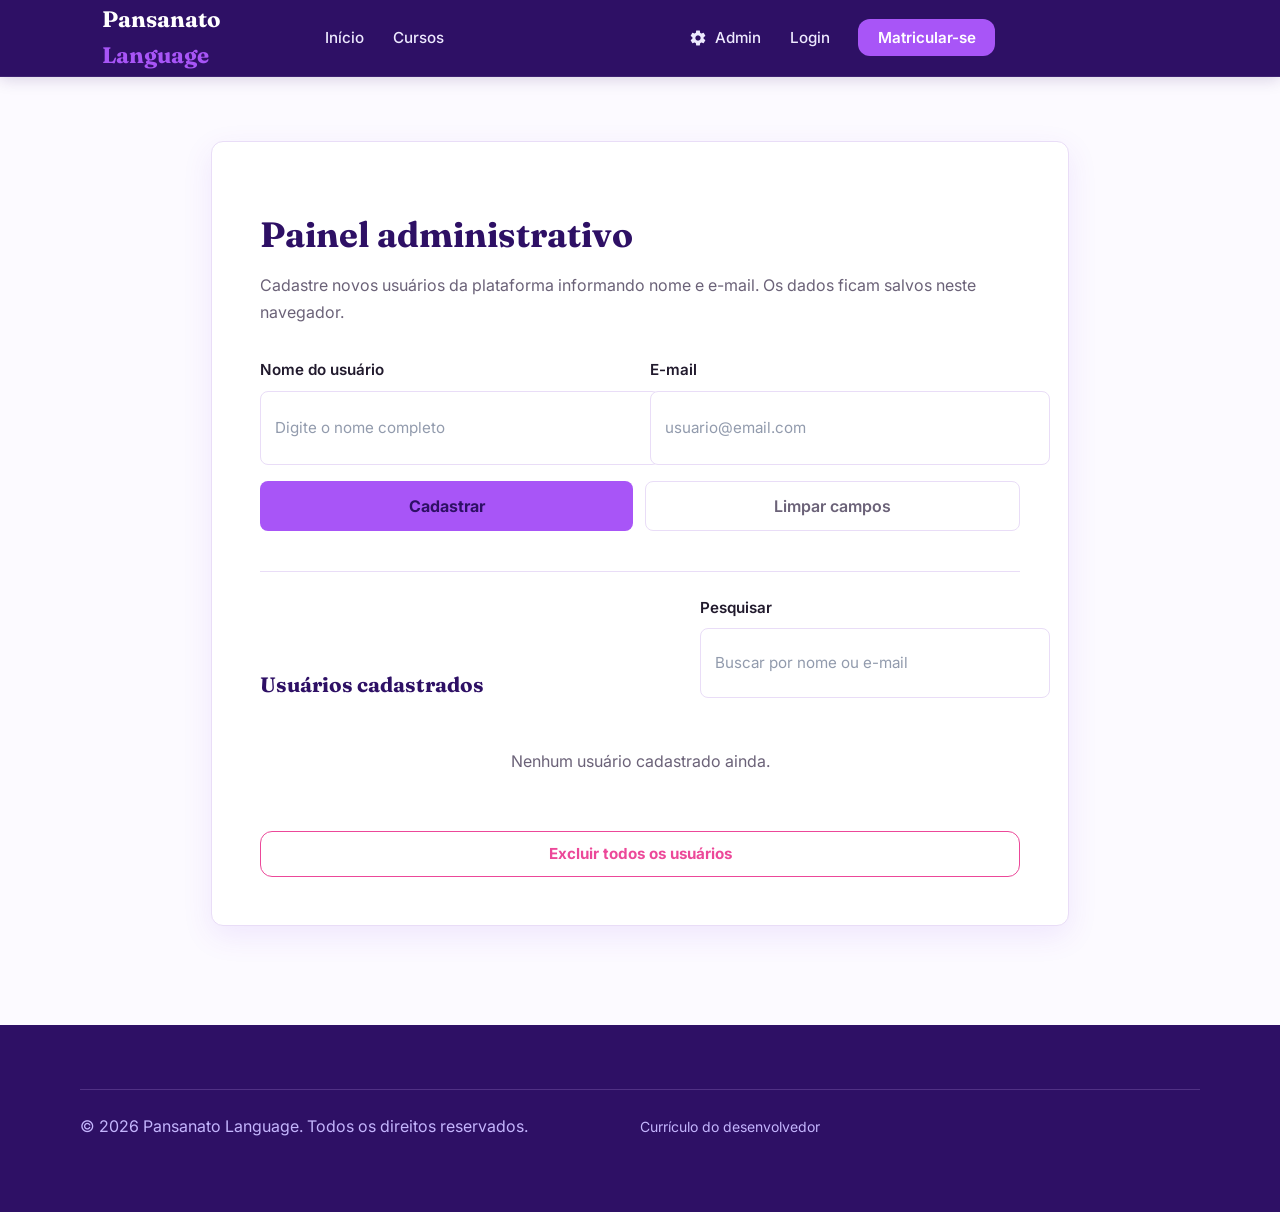
==== html/admin.html @ 9386525e "js e html da pagina de admin" ====
<!DOCTYPE html>
<html lang="pt-BR">
<head>
  <meta charset="UTF-8" />
  <meta name="viewport" content="width=device-width, initial-scale=1.0" />
  <title>Painel Admin | Pansanato Language</title>
  <link rel="stylesheet" href="../css/style.css" />
</head>

<body>
  <header class="cabecalho">
    <nav class="nav container" aria-label="Navegação principal">
      <a href="../index.html" class="marca">
        Pansanato <span>Language</span>
      </a>

      <button
        id="botaoMenu"
        class="menu-toggle"
        aria-label="Abrir menu de navegação"
        aria-controls="menuNavegacao"
      >
        <span class="material-icons" aria-hidden="true">
          menu
        </span>
      </button>

      <ul class="menu" id="menuNavegacao">
        <li>
          <a href="../index.html#inicio">Início</a>
        </li>
        <li>
          <a href="../index.html#cursos">Cursos</a>
        </li>
        <li>
          <a href="admin.html">
            <span class="material-icons icone-menu" aria-hidden="true">
              admin_panel_settings
            </span>
            Admin
          </a>
        </li>
        <li>
          <a href="login.html">Login</a>
        </li>
        <li>
          <a href="cadastro.html" class="botao-cta">
            Matricular-se
          </a>
        </li>
      </ul>
    </nav>
  </header>

  <main class="pagina-formulario">
    <div class="container">
      <div class="cartao-formulario">
        <h1>Painel administrativo</h1>
        <p>
          Cadastre novos usuários da plataforma informando
          nome e e-mail. Os dados ficam salvos neste navegador.
        </p>
        <form id="formularioUsuario">
          <div class="linha-dois-campos">
            <div class="campo">
              <label for="campoNome">Nome do usuário</label>
              <input
                type="text"
                id="campoNome"
                name="nome"
                placeholder="Digite o nome completo"
                required
              />
            </div>
            <div class="campo">
              <label for="campoEmail">E-mail</label>
              <input
                type="email"
                id="campoEmail"
                name="email"
                placeholder="usuario@email.com"
                required
              />
            </div>
          </div>
          <div class="linha-botoes-form">
            <button type="submit" class="botao-form">
              Cadastrar
            </button>
            <button
              type="button"
              id="botaoLimpar"
              class="botao-limpar-form"
            >
              Limpar campos
            </button>
          </div>
        </form>
        <hr class="divisor-admin" />
        <div class="cabecalho-lista-usuarios">
          <h2>Usuários cadastrados</h2>
          <div class="campo campo-pesquisa">
            <label for="campoPesquisa">Pesquisar</label>
            <input
              type="text"
              id="campoPesquisa"
              placeholder="Buscar por nome ou e-mail"
            />
          </div>
        </div>
        <ul id="lista-usuarios" class="lista-usuarios"></ul>
        <button
          type="button"
          id="botaoExcluirTodos"
          class="botao-excluir-todos"
        >
          Excluir todos os usuários
        </button>
      </div>
    </div>
  </main>

  <footer class="rodape">
    <div class="container rodape-baixo">
      <span>
        &copy; 2026 Pansanato Language.
        Todos os direitos reservados.
      </span>
      <a
        href="https://exemplo.com/curriculo.pdf"
        target="_blank"
        rel="noopener"
      >
        Currículo do desenvolvedor
      </a>
    </div>
  </footer>
  <script src="../js/script.js"></script>
  <script src="../js/admin.js"></script>

</body>
</html>
---- css/style.css ----
@import url('https://fonts.googleapis.com/css2?family=Fraunces:wght@500;600;700&family=Inter:wght@400;500;600&display=swap');
@import url('https://fonts.googleapis.com/icon?family=Material+Icons');

:root {
  --roxo-principal: #7C3AED;
  --roxo-neon: #A855F7;
  --roxo-vibrante: #9333EA;
  --roxo-escuro: #2E1065;
  --roxo-profundo: #1E103F;
  --lavanda: #F3E8FF;
  --lavanda-clara: #FAF5FF;
  --branco: #FFFFFF;
  --preto-suave: #171321;
  --fundo: #FCFAFF;
  --fundo-alt: #FFFFFF;
  --texto: #211A2D;
  --texto-suave: #6B6278;
  --borda: #E9DDF7;
  --azul-marinho: var(--roxo-escuro);
  --azul-marinho-claro: var(--roxo-principal);
  --dourado: var(--roxo-neon);
  --coral: #EC4899;
  --verde-agua: #C084FC;
  --primaria: var(--roxo-principal);
  --destaque: var(--roxo-neon);
  --fonte-titulo: "Fraunces", Georgia, serif;
  --fonte-texto: "Inter", Arial, sans-serif;
  --raio: 12px;
  --sombra:
    0 10px 30px rgba(124, 58, 237, 0.10);
  --sombra-forte:
    0 12px 35px rgba(124, 58, 237, 0.18);
}

html {
  scroll-behavior: smooth;
  width: 100%;
  min-height: 100%;
  margin: 0 !important;
  padding: 0 !important;
}

body {
  font-family: var(--fonte-texto);
  color: var(--texto);
  background: var(--fundo);
  line-height: 1.6;
  width: 100%;
  min-height: 100vh;
  margin: 0 !important;
  padding: 0 !important;
  overflow-x: hidden;
}

.cabecalho,
.hero,
.faixa,
.secao,
.chamada-final,
footer {
    width: 100%;
    margin-left: 0;
    margin-right: 0;
}

img {
  display: block;
  max-width: 100%;
}

a {
  color: inherit;
  text-decoration: none;
}

ul {
  list-style: none;
}

button,
a {
  -webkit-tap-highlight-color: transparent;
}

.container {
  width: min(1120px, 92%);
  margin: 0 auto;
}

h1,
h2,
h3 {
  font-family: var(--fonte-titulo);
  color: var(--roxo-escuro);
  line-height: 1.2;
}

h2 {
  font-size: clamp(1.7rem, 2.5vw, 2.3rem);
  margin-bottom: 0.6rem;
}

h3 {
  font-size: 1.25rem;
}

.material-icons {
  user-select: none;
}

.secao {
  padding: 4.5rem 0;
}

.secao-titulo {
  max-width: 640px;
  margin: 0 auto 3rem;
  text-align: center;
}

.secao-titulo p {
  color: var(--texto-suave);
  margin-top: 0.6rem;
}

.cabecalho {
    height: var(--altura-header);
    background: var(--roxo-escuro);
    box-shadow: 0 2px 15px rgba(46, 16, 101, 0.18);
    border-bottom: 1px solid rgba(255, 255, 255, 0.08);
    display: flex;
    align-items: center;
}

.nav {
  display: flex;
  align-items: center;
  justify-content: space-between;
  padding: 1rem 0;
}

.marca {
  font-family: var(--fonte-titulo);
  font-size: 1.4rem;
  font-weight: 700;
  color: var(--branco);
}

.marca span {
  color: var(--roxo-neon);
}

.menu {
  display: flex;
  align-items: center;
  gap: 1.8rem;
}

.menu a {
  color: #EDE9FE;
  font-size: 0.95rem;
  font-weight: 500;
  transition: color 0.2s ease;
}

.menu a:hover,
.menu a:focus-visible {
  color: var(--roxo-neon);
}

.menu .icone-menu {
  margin-right: 4px;
  color: currentColor;
  font-size: 18px;
  vertical-align: -4px;
}

.botao-cta {
  padding: 0.55rem 1.2rem;
  border-radius: var(--raio);
  background: var(--roxo-neon);
  color: var(--branco) !important;
  font-weight: 600 !important;
}

.botao-cta:hover {
  background: var(--roxo-principal);
}

.menu-toggle {
  display: none;
  border: none;
  background: none;
  color: #fff;
  font-size: 1.6rem;
  cursor: pointer;
}

.botao-primario {
  display: inline-block;
  padding: 0.85rem 1.6rem;
  border: none;
  border-radius: var(--raio);
  background: var(--roxo-neon);
  color: var(--branco);
  box-shadow: 0 5px 20px rgba(168, 85, 247, 0.25);
  font-size: 1rem;
  font-weight: 700;
  cursor: pointer;
  transition: background 0.2s ease, transform 0.2s ease;
}

.botao-primario:hover {
  background: var(--roxo-vibrante);
  box-shadow: 0 8px 25px rgba(168, 85, 247, 0.35);
}

.botao-secundario {
  padding: 0.6rem 1.1rem;
  border-radius: var(--raio);
  background: var(--azul-marinho);
  color: #fff;
  font-size: 0.9rem;
  font-weight: 600;
  transition: background 0.2s ease;
}

.botao-secundario:hover {
  background: var(--azul-marinho-claro);
}

.hero {
    position: relative;
    overflow: visible;
    height: calc(100vh - var(--altura-header) - var(--altura-faixa));
    min-height: 560px;
    background: var(--azul-marinho);
    display: flex;
    align-items: center;

     background: linear-gradient(
      135deg,
      var(--roxo-profundo) 0%,
      var(--roxo-escuro) 48%,
      var(--roxo-principal) 100%
  );

  color: var(--branco);
}

.hero .container {
    width: min(1120px, 92%);
    height: 100%;

    display: grid;
    grid-template-columns: 1fr 1fr;
    align-items: center;
    gap: 40px;
}

.hero-texto {
    display: flex;
    flex-direction: column;
    justify-content: center;
    align-items: flex-start;

    padding: 0;
    margin: 0;
}

.hero h1 {
    margin-bottom: 1rem;
    color: #fff;
    font-size: clamp(2rem, 4vw, 2.9rem);
    line-height: 1.2;
}

.hero h1 em {
    color: var(--roxo-neon);
    font-style: normal;
}

.hero p {
    max-width: 46ch;
    margin-bottom: 1.6rem;
    color: #E9D5FF;
    font-size: 1.05rem;
}

.hero-nota {
    margin-top: 0.9rem;
    margin-bottom: 0 !important;
    color: #D8B4FE; !important;
    font-size: 0.85rem !important;
}

.hero-imagem {
    height: auto;
    min-width: 0;
    display: flex;
    align-items: flex-end;
    justify-content: center;
    align-self: stretch;
}

.hero-imagem img {
    display: block;
    width: 100%;
    max-width: 740px;
    max-height: none;
    height: auto;
    object-fit: contain;
    margin: 0 auto;
}

.hero-imagem img:hover{
  transform: scale(1.01);
  filter: brightness(1.05);
}

.faixa {
    height: var(--altura-faixa);
    background: var(--fundo-alt);
    border-bottom-color: var(--borda);
    display: flex;
    align-items: center;
}


.faixa .container {
    width: 100%;
    height: 100%;
    display: grid;
    grid-template-columns: repeat(3, 1fr);
    align-items: center;
    justify-items: center;
}

.faixa-item {
  flex: 1;
  min-width: 150px;
}

.faixa-num {
  font-family: var(--fonte-titulo);
  color: var(--roxo-principal);
  font-size: 1.6rem;
  font-weight: 700;
}

.faixa-rotulo {
  color: var(--texto-suave);
  font-size: 0.85rem;
}

.grade-diferenciais {
  display: grid;
  grid-template-columns: repeat(auto-fit, minmax(230px, 1fr));
  gap: 1.6rem;
}

.cartao-diferencial {
  display: flex;
  flex-direction: column;
  align-items: center;
  padding: 1.8rem;
  border: 1px solid var(--borda);
  border-radius: var(--raio);
  background: var(--fundo-alt);
  border-color: var(--borda);
  box-shadow: var(--sombra);
  transition: transform 0.2s ease, box-shadow 0.2s ease;
}

.cartao-diferencial h3{
  min-height: 2.5em;
  margin: 0;
  line-height: 1.25;
  display: flex;
  align-items: flex-start;
  justify-content: center;
  text-align: center;
}

.cartao-diferencial:hover, .cartao-curso:hover {
  transform: translateY(-4px);
  box-shadow: var(--sombra-forte);
}

.icone-caixa {
  display: flex;
  align-items: center;
  justify-content: center;
  width: 48px;
  height: 48px;
  margin-bottom: 1rem;
  border-radius: 50%;
  background: var(--lavanda);
}

.icone-caixa .material-icons {
  color: var(--roxo-principal);
  font-size: 22px;
}

.cartao-diferencial p, .cartao-curso-corpo {
  margin-top: 0.4rem;
  color: var(--texto-suave);
  font-size: 0.95rem;
}

.grade-cursos {
  display: grid;
  grid-template-columns: repeat(auto-fit, minmax(280px, 1fr));
  gap: 1.8rem;
}

.cartao-curso {
  display: flex;
  flex-direction: column;
  overflow: hidden;
  border-radius: var(--raio);
  background: var(--fundo-alt);
  box-shadow: var(--sombra);
  transition: transform 0.2s ease, box-shadow 0.2s ease;
}

.cartao-curso:hover {
  transform: translateY(-4px);
  box-shadow: 0 15px 35px rgba(27, 42, 74, 0.13);
}

.cartao-curso img {
  width: 100%;
  height: 170px;
  object-fit: cover;
}

.cartao-curso-corpo {
  display: flex;
  flex: 1;
  flex-direction: column;
  padding: 1.4rem 1.4rem 1.6rem;
}

.cartao-curso-corpo p {
  flex: 1;
  margin: 0.5rem 0 1rem;
  color: var(--texto-suave);
  font-size: 0.92rem;
}

.preco {
  font-family: var(--fonte-titulo);
  color: var(--roxo-principal);
  font-size: 1.5rem;
  font-weight: 700;
}

.preco span {
  color: var(--texto-suave);
  font-family: var(--fonte-texto);
  font-size: 0.85rem;
  font-weight: 400;
}

.linha-curso {
  display: flex;
  align-items: center;
  justify-content: space-between;
  gap: 1rem;
  margin-top: 1rem;
}

.chamada-final {
  padding: 5rem 0;
  background: var(--azul-marinho);
  color: #fff;
  text-align: center;
  background: linear-gradient(
    135deg,
    var(--roxo-escuro),
    var(--roxo-principal)
  );
}

.chamada-final .container {
  display: flex;
  flex-direction: column;
  align-items: center;
  max-width: 800px;
}

.chamada-final h2 {
  max-width: 650px;
  margin-bottom: 1.25rem;
  color: #fff;
  font-size: clamp(2rem, 4vw, 3rem);
  line-height: 1.2;
}

.chamada-final p {
  max-width: 600px;
  margin-bottom: 2rem;
  color: #E9D5FF;
  font-size: 1.05rem;
  line-height: 1.7;
}

.chamada-final .botao-primario {
  background: var(--branco);
  color: var(--roxo-principal);
  box-shadow: none;
}

.chamada-final .botao-primario:hover {
  background: var(--lavanda);
  color: var(--roxo-escuro);
}

footer {
  padding: 4rem 0 1.5rem;
  background: var(--roxo-profundo);
  color: var(--branco);
}

footer > .container:first-child {
  display: grid;
  grid-template-columns: 2fr 1fr 1fr;
  gap: 3rem;
  padding-bottom: 3rem;
}

.rodape-marca {
  display: inline-block;
  margin-bottom: 1rem;
  color: var(--branco);
  font-family: var(--fonte-titulo);
  font-size: 1.5rem;
  font-weight: 700;
}

.rodape-marca span {
  color: var(--roxo-neon);
}

.rodape-sobre, rodape-descricao {
  max-width: 320px;
  color: #D8B4FE;
  font-size: 0.95rem;
  line-height: 1.7;
}

footer h4 {
  margin-bottom: 1.25rem;
  color: #fff;
  font-size: 1rem;
  font-weight: 700;
}

footer ul {
  display: flex;
  flex-direction: column;
  gap: 0.75rem;
}

footer ul a {
  color: rgba(255, 255, 255, 0.7);
  font-size: 0.9rem;
  transition: color 0.2s ease;
}

footer ul a:hover {
  color: var(--dourado);
}

.rodape {
    background: var(--azul-marinho);
    color: #ffffff;
    padding: 64px 0 24px;
}

.rodape-conteudo {
    display: grid;
    grid-template-columns: 2fr 1fr 1fr;
    gap: 64px;
    align-items: start;
    padding-bottom: 48px;
}

.rodape-marca h3 {
    margin-bottom: 20px;
    color: #ffffff;
    font-family: "Fraunces", serif;
    font-size: 1.5rem;
}

.rodape-marca p {
    max-width: 330px;
    margin-bottom: 24px;
    color: #c5ccdc;
    line-height: 1.7;
}

.rodape-social {
    display: flex;
    align-items: center;
    gap: 12px;
}

.rodape-social a {
    display: flex;
    align-items: center;
    justify-content: center;
    width: 38px;
    height: 38px;
    border: 1px solid #526079;
    border-radius: 50%;
    color: #ffffff;
    border-color: rgba(216, 180, 254, 0.4);
    transition: background-color 0.2s ease,
                border-color 0.2s ease;
}

.rodape-social a:hover {
    background: var(--dourado);
    border-color: var(--dourado);
    color: var(--azul-marinho);
}

.rodape-links {
    display: flex;
    flex-direction: column;
    align-items: flex-start;
    gap: 14px;
}

.rodape-links h4 {
    margin-bottom: 8px;
    color: #ffffff;
    font-size: 1rem;
}

.rodape-links a {
    color: #D8B4FE;
    text-decoration: none;
    transition: color 0.2s ease;
}

.rodape-links a:hover {
    color: var(--roxo-neon);
}

.rodape-baixo {
    display: flex;
    align-items: center;
    justify-content: space-between;
    gap: 24px;
    padding-top: 24px;
    border-top: 1px solid #35415c;
    border-top-color: rgba(216, 180, 254, 0.2);
}

.rodape-inferior {
  border-top-color: rgba(216, 180, 254, 0.2);
}

.rodape-baixo p,
.rodape-baixo a {
    margin: 0;
    color: #C4B5FD;
    font-size: 0.875rem;
    line-height: 1.6;
}

.rodape-baixo a {
    text-decoration: none;
    transition: color 0.2s ease;
}

.rodape-baixo a:hover, rodape-politicas a:hover {
    color: var(--roxo-neon);
}

.rodape-baixo span, rodape-inferior p{
  color: #C4B5FD;
}

@media (max-width: 768px) {
    .rodape-conteudo {
        grid-template-columns: 1fr 1fr;
        gap: 40px 24px;
    }

    .rodape-marca {
        grid-column: 1 / -1;
    }

    .rodape-baixo {
        flex-direction: column;
        align-items: flex-start;
        gap: 8px;
    }
}

@media (max-width: 480px) {
    .rodape-conteudo {
        grid-template-columns: 1fr;
    }

    .rodape-marca {
        grid-column: auto;
    }
}

@media (max-width: 1000px) {
  .hero .container {
    gap: 2rem;
  }

  .lista-etapas {
    grid-template-columns: repeat(2, 1fr);
  }

  .grade-depoimentos {
    grid-template-columns: repeat(2, 1fr);
  }
}

@media (max-width: 860px) {
  .hero .container {
    grid-template-columns: 1fr;
    text-align: center;
  }

  .hero p {
    margin-right: auto;
    margin-left: auto;
  }

  .hero-imagem {
    max-width: 420px;
    margin: 0 auto;
  }

  footer > .container:first-child {
    grid-template-columns: repeat(2, 1fr);
    gap: 2.5rem;
  }
}

@media (max-width: 720px) {
  .menu {
    position: absolute;
    top: 100%;
    right: 0;
    left: 0;
    display: none;
    flex-direction: column;
    align-items: flex-start;
    gap: 1rem;
    padding: 1rem 6%;
    background: var(--roxo-escuro);
  }

  .menu.aberto {
    display: flex;
  }

  .menu-toggle {
    display: block;
  }

  .faixa .container {
    gap: 1.5rem;
  }

  .faixa-item {
    min-width: 120px;
  }

  .linha-curso {
    align-items: flex-start;
    flex-direction: column;
  }

  .botao-secundario {
    text-align: center;
    background: var(--roxo-principal);
    color: var(--branco);
  }
}

.botao-secundario:hover {
  background: var(--roxo-escuro);
}

@media (max-width: 600px) {
  .secao {
    padding: 3.5rem 0;
  }

  .secao-titulo {
    margin-bottom: 2rem;
  }

  .lista-etapas {
    grid-template-columns: 1fr;
    gap: 1.2rem;
  }

  .etapa {
    padding: 1.5rem;
  }

  .grade-depoimentos {
    grid-template-columns: 1fr;
    gap: 1.5rem;
  }

  .depoimento {
    padding: 1.5rem;
  }

  .chamada-final {
    padding: 3.5rem 1rem;
  }

  .chamada-final h2 {
    font-size: 2rem;
  }

  .chamada-final p {
    font-size: 1rem;
  }

  footer {
    padding: 3rem 0 1.5rem;
  }

  footer > .container:first-child {
    grid-template-columns: 1fr;
    gap: 2rem;
  }

  .rodape-sobre {
    max-width: 100%;
  }

  .rodape-baixo {
    align-items: flex-start;
    flex-direction: column;
  }
}

@media (max-width: 400px) {
  .hero {
    padding: 3.5rem 0 4rem;
  }

  .hero h1 {
    font-size: 2rem;
  }

  .faixa .container {
    flex-direction: column;
    align-items: center;
  }

  .faixa-item {
    width: 100%;
  }

  .botao-primario {
    padding: 0.8rem 1.2rem;
    font-size: 0.9rem;
  }
}

@media (max-width: 860px) {
    .hero {
        height: auto;
        min-height: auto;
        padding: 56px 0 0;
    }

    .hero .container {
        width: min(1120px, 92%);
        height: auto;

        grid-template-columns: 1fr;
        gap: 32px;
        text-align: center;
    }

    .hero-texto {
        align-items: center;
    }

    .hero p {
        margin-right: auto;
        margin-left: auto;
    }

    .hero-imagem {
        height: auto;
        max-width: 520px;
        width: 100%;
        margin: 0 auto;
    }

    .hero-imagem img {
        max-height: none;
        width: 100%;
    }
}

.pagina-formulario {
    min-height: calc(100vh - 80px);
    padding: 64px 0;
    background: var(--fundo);
}

.cartao-formulario {
    width: 100%;
    max-width: 760px;
    margin: 0 auto;
    padding: 48px;
    background: var(--fundo-alt);
    border: 1px solid var(--borda);
    border-radius: var(--raio);
    box-shadow: var(--sombra);
}

.cartao-formulario h1 {
    margin-bottom: 12px;
    color: var(--azul-marinho);
    font-family: "Fraunces", serif;
    font-size: 2.2rem;
    line-height: 1.2;
}

.cartao-formulario > p {
    margin-bottom: 32px;
    color: var(--texto-suave);
    line-height: 1.7;
}

.cartao-formulario form {
    display: flex;
    flex-direction: column;
    gap: 24px;
}

.campo {
    display: flex;
    flex-direction: column;
    gap: 8px;
}

.campo label {
    color: var(--texto);
    font-size: 0.95rem;
    font-weight: 600;
}

.campo input,
.campo select {
    width: 100%;
    min-height: 48px;
    padding: 12px 14px;
    border: 1px solid var(--borda);
    border-radius: 8px;
    background: var(--fundo-alt);
    color: var(--texto);
    font-family: "Inter", sans-serif;
    font-size: 0.95rem;
    outline: none;
    transition:
        border-color 0.2s ease,
        box-shadow 0.2s ease;
}

.campo input::placeholder {
    color: #929bad;
}

.campo input:focus,
.campo select:focus {
    border-color: var(--dourado);
    box-shadow: 0 0 0 3px rgba(244, 163, 0, 0.15);
}

.linha-dois-campos {
    display: grid;
    grid-template-columns: repeat(2, minmax(0, 1fr));
    gap: 20px;
}

.botao-form {
    width: 100%;
    min-height: 50px;
    margin-top: 8px;
    padding: 14px 24px;
    border: none;
    border-radius: 8px;
    background: var(--dourado);
    color: var(--azul-marinho);
    font-family: "Inter", sans-serif;
    font-size: 1rem;
    font-weight: 700;
    cursor: pointer;
    transition:
        background-color 0.2s ease,
        transform 0.2s ease;
}

.botao-form:hover {
    background: #d98e00;
    transform: translateY(-2px);
}

.botao-form:active {
    transform: translateY(0);
}

.rodape-formulario {
    margin-top: 28px;
    margin-bottom: 0;
    color: var(--texto-suave);
    text-align: center;
    font-size: 0.9rem;
}

.rodape-formulario a {
    color: var(--azul-marinho);
    font-weight: 700;
    text-decoration: none;
}

.rodape-formulario a:hover {
    color: var(--dourado);
    text-decoration: underline;
}

@media (max-width: 600px) {
    .pagina-formulario {
        padding: 32px 0;
    }
    .cartao-formulario {
        padding: 28px 20px;
    }
    .cartao-formulario h1 {
        font-size: 1.8rem;
    }
    .linha-dois-campos {
        grid-template-columns: 1fr;
        gap: 24px;
    }
}

.pagina-formulario {
    min-height: calc(100vh - 80px);
    padding: 64px 0;
    background: var(--fundo);
}

.cartao-formulario {
    width: 100%;
    max-width: 760px;
    margin: 0 auto;
    padding: 48px;
    background: var(--fundo-alt);
    border: 1px solid var(--borda);
    border-radius: var(--raio);
    box-shadow: var(--sombra);
}

.cartao-formulario h1 {
    margin-bottom: 12px;
    color: var(--azul-marinho);
    font-family: "Fraunces", serif;
    font-size: 2.2rem;
    line-height: 1.2;
}

.cartao-formulario > p {
    margin-bottom: 32px;
    color: var(--texto-suave);
    line-height: 1.7;
}

.cartao-formulario form {
    display: flex;
    flex-direction: column;
    gap: 24px;
}

.campo {
    display: flex;
    flex-direction: column;
    gap: 8px;
}

.campo label {
    color: var(--texto);
    font-size: 0.95rem;
    font-weight: 600;
}

.campo input,
.campo select {
    width: 100%;
    min-height: 48px;
    padding: 12px 14px;
    border: 1px solid var(--borda);
    border-radius: 8px;
    background: var(--fundo-alt);
    color: var(--texto);
    font-family: "Inter", sans-serif;
    font-size: 0.95rem;
    outline: none;
    transition:
        border-color 0.2s ease,
        box-shadow 0.2s ease;
}

.campo input::placeholder {
    color: #929bad;
}

.campo input:focus,
.campo select:focus {
    border-color: var(--dourado);
    box-shadow: 0 0 0 3px rgba(244, 163, 0, 0.15);
}

.linha-dois-campos {
    display: grid;
    grid-template-columns: repeat(2, minmax(0, 1fr));
    gap: 20px;
}

.botao-form {
    width: 100%;
    min-height: 50px;
    margin-top: 8px;
    padding: 14px 24px;
    border: none;
    border-radius: 8px;
    background: var(--dourado);
    color: var(--azul-marinho);
    font-family: "Inter", sans-serif;
    font-size: 1rem;
    font-weight: 700;
    cursor: pointer;
    transition:
        background-color 0.2s ease,
        transform 0.2s ease;
}

.botao-form:hover {
    background: #d98e00;
    transform: translateY(-2px);
}

.botao-form:active {
    transform: translateY(0);
}

.rodape-formulario {
    margin-top: 28px;
    margin-bottom: 0;
    color: var(--texto-suave);
    text-align: center;
    font-size: 0.9rem;
}

.rodape-formulario a {
    color: var(--azul-marinho);
    font-weight: 700;
    text-decoration: none;
}

.rodape-formulario a:hover {
    color: var(--dourado);
    text-decoration: underline;
}

@media (max-width: 600px) {
    .pagina-formulario {
        padding: 32px 0;
    }
    .cartao-formulario {
        padding: 28px 20px;
    }
    .cartao-formulario h1 {
        font-size: 1.8rem;
    }
    .linha-dois-campos {
        grid-template-columns: 1fr;
        gap: 24px;
    }
}

@media (min-width: 769px) {
    .hero {
        min-height: calc(100vh - 155px);
        box-sizing: border-box;
        display: flex;
        align-items: center;
    }

    .hero .container {
        width: min(1120px, 92%);
    }

    .hero-conteudo {
        min-height: inherit;
        display: flex;
        align-items: center;
    }

    .faixa {
        min-height: 78px;
        box-sizing: border-box;
    }

}

:root {
  --altura-header: 76px;
  --altura-faixa: 78px;
}

.cabecalho {
  width: 100%;
  height: var(--altura-header);
  position: relative;
  z-index: 100;
  background: var(--roxo-escuro);
  box-shadow: 0 2px 15px rgba(46, 16, 101, 0.18);
  border-bottom: 1px solid rgba(255, 255, 255, 0.08);
  display: flex;
  align-items: center;
}

.nav {
  display: flex;
  align-items: center;
  justify-content: space-between;
  gap: 24px;
  min-height: var(--altura-header);
  padding: 0;
}

.logo-link {
  display: flex;
  align-items: center;
  flex-shrink: 0;
  text-decoration: none;
}

.nav > .logo-link > img {
  height: 68px;
  max-width: 190px;
}

.navegacao {
  display: flex;
  align-items: center;
  justify-content: space-between;
  flex: 1;
  gap: 32px;
  min-width: 0;
}

.menu-central,
.menu-direita {
  display: flex;
  align-items: center;
  margin: 0;
  padding: 0;
}

.menu-central {
  justify-content: center;
  gap: 28px;
  margin-left: auto;
  margin-right: auto;
}

.menu-direita {
  justify-content: flex-end;
  gap: 18px;
  flex-shrink: 0;
}

.menu-central a,
.menu-direita a {
  white-space: nowrap;
}

.menu-toggle {
  display: none;
}

@media (max-width: 1100px) {
  .nav {
    gap: 16px;
  }

  .navegacao {
    gap: 18px;
  }

  .menu-central {
    gap: 18px;
  }

  .menu-direita {
    gap: 12px;
  }

  .nav > .logo-link > img {
    height: 60px;
    max-width: 160px;
}
}

@media (max-width: 860px) {
  .cabecalho {
    height: var(--altura-header);
  }

  .menu-toggle {
    display: flex;
    align-items: center;
    justify-content: center;
    margin-left: auto;
    padding: 8px;
    border: none;
    background: transparent;
    color: var(--branco);
    cursor: pointer;
  }

  .navegacao {
    display: none;
    position: absolute;
    top: 100%;
    left: 0;
    right: 0;
    flex-direction: column;
    align-items: stretch;
    gap: 0;
    padding: 20px;
    background: var(--roxo-escuro);
    box-shadow: 0 10px 20px rgba(0, 0, 0, 0.15);
  }

  .navegacao.aberto {
    display: flex;
  }

  .menu-central,
  .menu-direita {
    display: flex;
    flex-direction: column;
    align-items: stretch;
    gap: 0;
    width: 100%;
    margin: 0;
  }

  .menu-central a,
  .menu-direita a {
    display: flex;
    align-items: center;
    justify-content: center;
    padding: 12px;
  }

  .menu-direita {
    margin-top: 12px;
    padding-top: 12px;
    border-top: 1px solid rgba(255, 255, 255, 0.15);
  }

  .botao-cta {
    text-align: center;
  }

  .menu {
    position: static;
    padding: 0;
    background: transparent;
  }
}

@media (max-width: 600px) {
  .nav > .logo-link > img {
    height: 48px;
    max-width: 140px;
  }
}

@media (min-width: 861px) {
  .cabecalho .nav {
    display: grid;
    grid-template-columns: 1fr auto 1fr;
    align-items: center;
    width: 100%;
    max-width: none;
    margin: 0;
    padding: 0 clamp(24px, 8vw, 150px);
    box-sizing: border-box;
  }

  .navegacao {
    display: contents;
  }

  .logo-link {
    justify-self: start;
  }

  .menu-central {
    justify-self: center;
    margin: 0;
  }

  .menu-direita {
    justify-self: end;
  }
}

.linha-botoes-form {
  display: flex;
  flex-wrap: wrap;
  gap: 12px;
  margin-top: -8px;
}

.linha-botoes-form .botao-form {
  width: auto;
  flex: 1;
  min-width: 160px;
  margin-top: 0;
}

.botao-limpar-form {
  flex: 1;
  min-width: 160px;
  min-height: 50px;
  padding: 14px 24px;
  border: 1px solid var(--borda);
  border-radius: 8px;
  background: var(--fundo-alt);
  color: var(--texto-suave);
  font-family: "Inter", sans-serif;
  font-size: 1rem;
  font-weight: 600;
  cursor: pointer;
  transition: background-color 0.2s ease, color 0.2s ease, border-color 0.2s ease;
}

.botao-limpar-form:hover {
  border-color: var(--roxo-principal);
  color: var(--roxo-principal);
}

.divisor-admin {
  border: none;
  border-top: 1px solid var(--borda);
  margin: 2.5rem 0 1.5rem;
}

.cabecalho-lista-usuarios {
  display: flex;
  align-items: flex-end;
  justify-content: space-between;
  gap: 20px;
  flex-wrap: wrap;
  margin-bottom: 1.2rem;
}

.cabecalho-lista-usuarios h2 {
  margin: 0;
  font-size: 1.3rem;
}

.campo-pesquisa {
  flex: 1;
  min-width: 220px;
  max-width: 320px;
}

.campo-pesquisa input {
  min-height: 44px;
}

.lista-usuarios {
  display: flex;
  flex-direction: column;
  gap: 12px;
  max-height: 420px;
  margin: 0 0 1.5rem;
  padding: 0;
  overflow-y: auto;
  list-style: none;
}

.item-usuario {
  display: flex;
  align-items: center;
  justify-content: space-between;
  gap: 16px;
  padding: 14px 16px;
  border: 1px solid var(--borda);
  border-radius: 10px;
  background: var(--fundo);
}

.item-usuario-info {
  display: flex;
  flex-direction: column;
  gap: 2px;
  min-width: 0;
}

.item-usuario-info strong {
  color: var(--texto);
  font-size: 0.98rem;
}

.item-usuario-info span {
  color: var(--texto-suave);
  font-size: 0.88rem;
  overflow-wrap: anywhere;
}

.item-usuario-data {
  font-size: 0.78rem !important;
  color: #9b93a8 !important;
}

.botao-excluir-item {
  flex-shrink: 0;
  padding: 0.5rem 0.9rem;
  border: 1px solid var(--coral);
  border-radius: 8px;
  background: transparent;
  color: var(--coral);
  font-size: 0.85rem;
  font-weight: 600;
  cursor: pointer;
  transition: background-color 0.2s ease, color 0.2s ease;
}

.botao-excluir-item:hover {
  background: var(--coral);
  color: #fff;
}

.mensagem-vazia {
  padding: 2rem 0;
  color: var(--texto-suave);
  text-align: center;
}

.botao-excluir-todos {
  display: inline-flex;
  align-items: center;
  justify-content: center;
  width: 100%;
  min-height: 46px;
  padding: 0.65rem 1.2rem;
  border: 1px solid var(--coral);
  border-radius: var(--raio);
  background: transparent;
  color: var(--coral);
  font-family: "Inter", sans-serif;
  font-size: 0.95rem;
  font-weight: 700;
  cursor: pointer;
  transition: background-color 0.2s ease, color 0.2s ease;
}

.botao-excluir-todos:hover {
  background: var(--coral);
  color: #fff;
}

@media (max-width: 600px) {
  .linha-botoes-form {
    flex-direction: column;
  }

  .linha-botoes-form .botao-form,
  .botao-limpar-form {
    width: 100%;
  }

  .cabecalho-lista-usuarios {
    align-items: stretch;
  }

  .campo-pesquisa {
    max-width: none;
  }
}
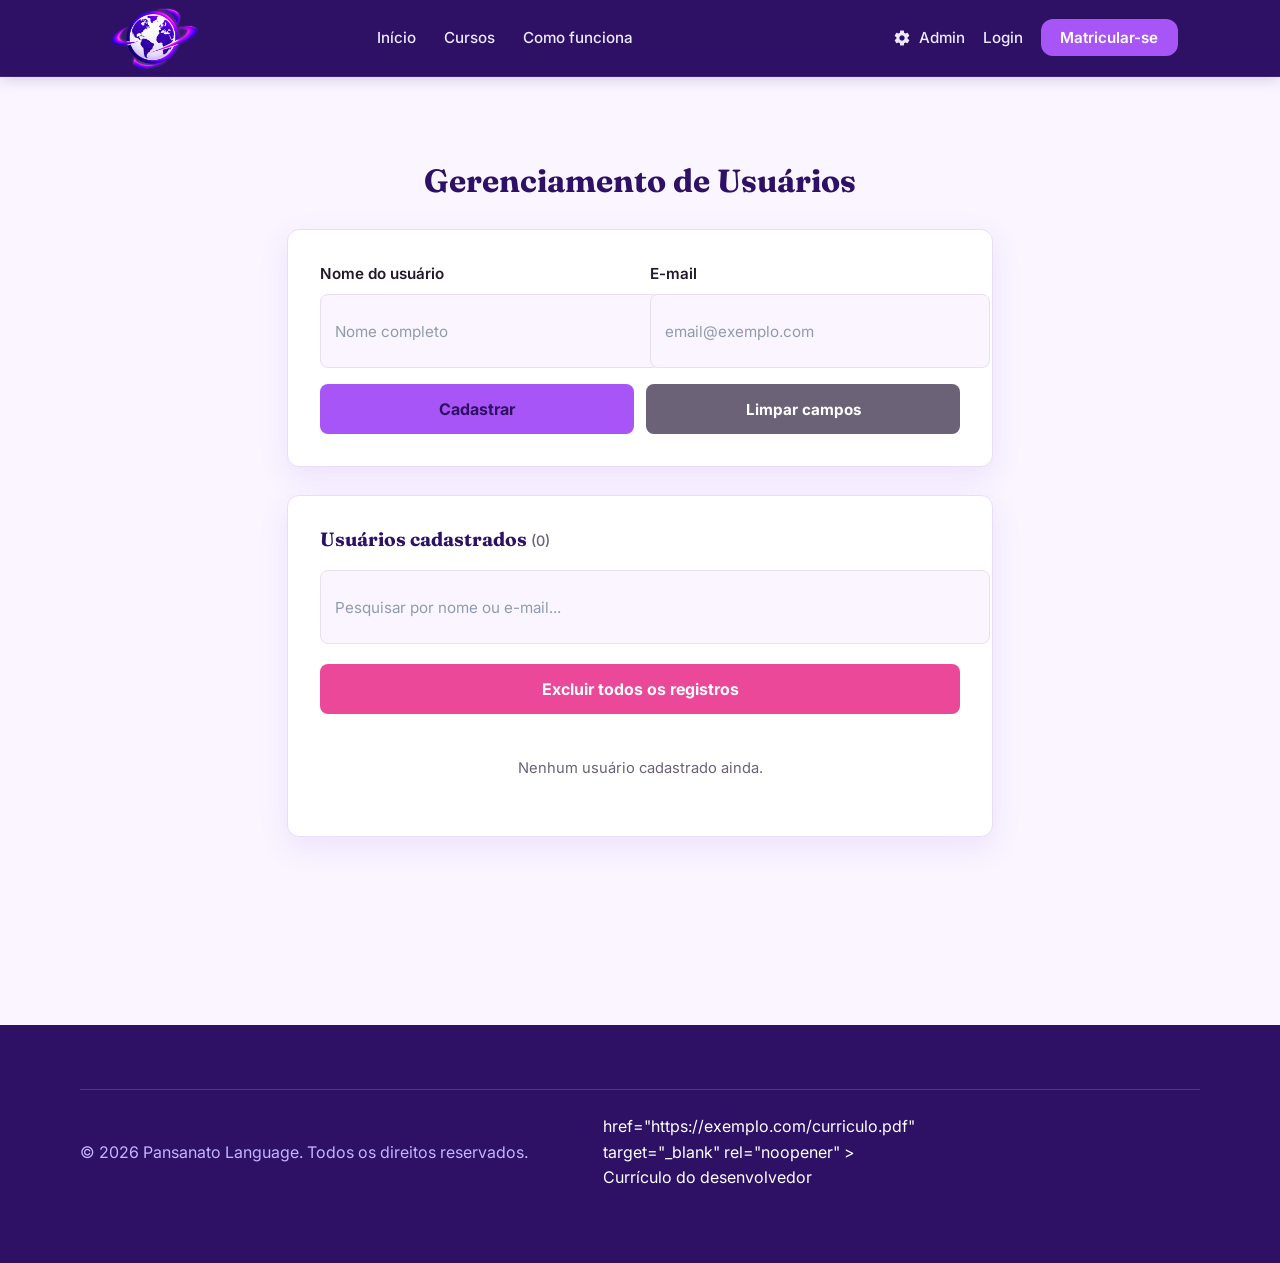
==== commit 3627c649: "retirada da section de chamada, correção das navbars" ====
--- a/html/admin.html
+++ b/html/admin.html
@@ -1,5 +1,6 @@
 <!DOCTYPE html>
 <html lang="pt-BR">
+
 <head>
   <meta charset="UTF-8" />
   <meta name="viewport" content="width=device-width, initial-scale=1.0" />
@@ -9,57 +10,40 @@
 
 <body>
   <header class="cabecalho">
-    <nav class="nav container" aria-label="Navegação principal">
-      <a href="../index.html" class="marca">
-        Pansanato <span>Language</span>
-      </a>
+  <nav class="nav container" aria-label="Navegação principal">
+    <a href="../index.html#inicio" class="logo-link">
+      <img src="../assets/logo.png" alt="Logo da plataforma">
+    </a>
 
-      <button
-        id="botaoMenu"
-        class="menu-toggle"
-        aria-label="Abrir menu de navegação"
-        aria-controls="menuNavegacao"
-      >
-        <span class="material-icons" aria-hidden="true">
-          menu
-        </span>
-      </button>
+    <button id="botaoMenu" class="menu-toggle" aria-label="Abrir menu de navegação" aria-controls="menuNavegacao">
+      <span class="material-icons" aria-hidden="true">menu</span>
+    </button>
 
-      <ul class="menu" id="menuNavegacao">
-        <li>
-          <a href="../index.html#inicio">Início</a>
-        </li>
-        <li>
-          <a href="../index.html#cursos">Cursos</a>
-        </li>
+    <div class="navegacao" id="menuNavegacao">
+      <ul class="menu menu-central">
+        <li><a href="../index.html#inicio">Início</a></li>
+        <li><a href="../index.html#cursos">Cursos</a></li>
+        <li><a href="../index.html#como-funciona">Como funciona</a></li>
+      </ul>
+
+      <ul class="menu menu-direita">
         <li>
           <a href="admin.html">
-            <span class="material-icons icone-menu" aria-hidden="true">
-              admin_panel_settings
-            </span>
+            <span class="material-icons icone-menu" aria-hidden="true">admin_panel_settings</span>
             Admin
           </a>
         </li>
-        <li>
-          <a href="login.html">Login</a>
-        </li>
-        <li>
-          <a href="cadastro.html" class="botao-cta">
-            Matricular-se
-          </a>
-        </li>
+        <li><a href="login.html">Login</a></li>
+        <li><a href="cadastro.html" class="botao-cta">Matricular-se</a></li>
       </ul>
-    </nav>
-  </header>
+    </div>
+  </nav>
+</header>
 
-  <main class="pagina-formulario">
+  <main class="pagina-formulario pagina-admin">
     <div class="container">
-      <div class="cartao-formulario">
-        <h1>Painel administrativo</h1>
-        <p>
-          Cadastre novos usuários da plataforma informando
-          nome e e-mail. Os dados ficam salvos neste navegador.
-        </p>
+      <h1 class="titulo-pagina-admin">Gerenciamento de Usuários</h1>
+      <div class="cartao-formulario cartao-admin">
         <form id="formularioUsuario">
           <div class="linha-dois-campos">
             <div class="campo">
@@ -68,7 +52,7 @@
                 type="text"
                 id="campoNome"
                 name="nome"
-                placeholder="Digite o nome completo"
+                placeholder="Nome completo"
                 required
               />
             </div>
@@ -78,7 +62,7 @@
                 type="email"
                 id="campoEmail"
                 name="email"
-                placeholder="usuario@email.com"
+                placeholder="email@exemplo.com"
                 required
               />
             </div>
@@ -87,35 +71,31 @@
             <button type="submit" class="botao-form">
               Cadastrar
             </button>
-            <button
-              type="button"
-              id="botaoLimpar"
-              class="botao-limpar-form"
-            >
+            <button type="button" id="botaoLimpar" class="botao-limpar-form">
               Limpar campos
             </button>
           </div>
         </form>
-        <hr class="divisor-admin" />
-        <div class="cabecalho-lista-usuarios">
-          <h2>Usuários cadastrados</h2>
-          <div class="campo campo-pesquisa">
-            <label for="campoPesquisa">Pesquisar</label>
-            <input
-              type="text"
-              id="campoPesquisa"
-              placeholder="Buscar por nome ou e-mail"
-            />
-          </div>
+      </div>
+      <div class="cartao-formulario cartao-admin">
+        <div class="secao-usuarios-topo">
+          <h2>
+            Usuários cadastrados
+            <span id="contadorUsuarios" class="contador-usuarios">(0)</span>
+          </h2>
         </div>
+        <div class="campo-busca">
+          <input
+            type="text"
+            id="campoPesquisa"
+            placeholder="Pesquisar por nome ou e-mail..."
+            aria-label="Pesquisar usuários cadastrados"
+          />
+        </div>
+        <button type="button" id="botaoExcluirTodos" class="botao-excluir-todos">
+          Excluir todos os registros
+        </button>
         <ul id="lista-usuarios" class="lista-usuarios"></ul>
-        <button
-          type="button"
-          id="botaoExcluirTodos"
-          class="botao-excluir-todos"
-        >
-          Excluir todos os usuários
-        </button>
       </div>
     </div>
   </main>
@@ -126,7 +106,6 @@
         &copy; 2026 Pansanato Language.
         Todos os direitos reservados.
       </span>
-      <a
         href="https://exemplo.com/curriculo.pdf"
         target="_blank"
         rel="noopener"
@@ -137,6 +116,5 @@
   </footer>
   <script src="../js/script.js"></script>
   <script src="../js/admin.js"></script>
-
 </body>
 </html>
--- a/css/style.css
+++ b/css/style.css
@@ -56,7 +56,6 @@
 .hero,
 .faixa,
 .secao,
-.chamada-final,
 footer {
     width: 100%;
     margin-left: 0;
@@ -472,52 +471,6 @@
   margin-top: 1rem;
 }
 
-.chamada-final {
-  padding: 5rem 0;
-  background: var(--azul-marinho);
-  color: #fff;
-  text-align: center;
-  background: linear-gradient(
-    135deg,
-    var(--roxo-escuro),
-    var(--roxo-principal)
-  );
-}
-
-.chamada-final .container {
-  display: flex;
-  flex-direction: column;
-  align-items: center;
-  max-width: 800px;
-}
-
-.chamada-final h2 {
-  max-width: 650px;
-  margin-bottom: 1.25rem;
-  color: #fff;
-  font-size: clamp(2rem, 4vw, 3rem);
-  line-height: 1.2;
-}
-
-.chamada-final p {
-  max-width: 600px;
-  margin-bottom: 2rem;
-  color: #E9D5FF;
-  font-size: 1.05rem;
-  line-height: 1.7;
-}
-
-.chamada-final .botao-primario {
-  background: var(--branco);
-  color: var(--roxo-principal);
-  box-shadow: none;
-}
-
-.chamada-final .botao-primario:hover {
-  background: var(--lavanda);
-  color: var(--roxo-escuro);
-}
-
 footer {
   padding: 4rem 0 1.5rem;
   background: var(--roxo-profundo);
@@ -820,18 +773,6 @@
 
   .depoimento {
     padding: 1.5rem;
-  }
-
-  .chamada-final {
-    padding: 3.5rem 1rem;
-  }
-
-  .chamada-final h2 {
-    font-size: 2rem;
-  }
-
-  .chamada-final p {
-    font-size: 1rem;
   }
 
   footer {
@@ -1433,6 +1374,43 @@
   .menu-direita {
     justify-self: end;
   }
+
+  .menu-central li:first-child,
+.menu-central li:last-child {
+  min-width: 130px;
+}
+
+.menu-central li:first-child {
+  text-align: right;
+}
+
+.menu-central li:last-child {
+  text-align: left;
+}
+}
+
+.pagina-admin {
+  background: var(--lavanda-clara);
+}
+
+.titulo-pagina-admin {
+  margin-bottom: 1.75rem;
+  text-align: center;
+  font-size: clamp(1.6rem, 3vw, 2rem);
+}
+
+.cartao-admin {
+  max-width: 640px;
+  margin: 0 auto 1.75rem;
+  padding: 2rem;
+}
+
+.cartao-admin .campo input {
+  background: var(--lavanda-clara);
+}
+
+.cartao-admin .campo input:focus {
+  background: var(--fundo-alt);
 }
 
 .linha-botoes-form {
@@ -1445,154 +1423,177 @@
 .linha-botoes-form .botao-form {
   width: auto;
   flex: 1;
-  min-width: 160px;
+  min-width: 150px;
   margin-top: 0;
 }
 
 .botao-limpar-form {
   flex: 1;
-  min-width: 160px;
+  min-width: 150px;
   min-height: 50px;
   padding: 14px 24px;
-  border: 1px solid var(--borda);
+  border: none;
   border-radius: 8px;
-  background: var(--fundo-alt);
-  color: var(--texto-suave);
-  font-family: "Inter", sans-serif;
-  font-size: 1rem;
-  font-weight: 600;
-  cursor: pointer;
-  transition: background-color 0.2s ease, color 0.2s ease, border-color 0.2s ease;
-}
-
-.botao-limpar-form:hover {
-  border-color: var(--roxo-principal);
-  color: var(--roxo-principal);
-}
-
-.divisor-admin {
-  border: none;
-  border-top: 1px solid var(--borda);
-  margin: 2.5rem 0 1.5rem;
-}
-
-.cabecalho-lista-usuarios {
-  display: flex;
-  align-items: flex-end;
-  justify-content: space-between;
-  gap: 20px;
-  flex-wrap: wrap;
-  margin-bottom: 1.2rem;
-}
-
-.cabecalho-lista-usuarios h2 {
-  margin: 0;
-  font-size: 1.3rem;
-}
-
-.campo-pesquisa {
-  flex: 1;
-  min-width: 220px;
-  max-width: 320px;
-}
-
-.campo-pesquisa input {
-  min-height: 44px;
-}
-
-.lista-usuarios {
-  display: flex;
-  flex-direction: column;
-  gap: 12px;
-  max-height: 420px;
-  margin: 0 0 1.5rem;
-  padding: 0;
-  overflow-y: auto;
-  list-style: none;
-}
-
-.item-usuario {
-  display: flex;
-  align-items: center;
-  justify-content: space-between;
-  gap: 16px;
-  padding: 14px 16px;
-  border: 1px solid var(--borda);
-  border-radius: 10px;
-  background: var(--fundo);
-}
-
-.item-usuario-info {
-  display: flex;
-  flex-direction: column;
-  gap: 2px;
-  min-width: 0;
-}
-
-.item-usuario-info strong {
-  color: var(--texto);
-  font-size: 0.98rem;
-}
-
-.item-usuario-info span {
-  color: var(--texto-suave);
-  font-size: 0.88rem;
-  overflow-wrap: anywhere;
-}
-
-.item-usuario-data {
-  font-size: 0.78rem !important;
-  color: #9b93a8 !important;
-}
-
-.botao-excluir-item {
-  flex-shrink: 0;
-  padding: 0.5rem 0.9rem;
-  border: 1px solid var(--coral);
-  border-radius: 8px;
-  background: transparent;
-  color: var(--coral);
-  font-size: 0.85rem;
-  font-weight: 600;
-  cursor: pointer;
-  transition: background-color 0.2s ease, color 0.2s ease;
-}
-
-.botao-excluir-item:hover {
-  background: var(--coral);
+  background: var(--texto-suave);
   color: #fff;
-}
-
-.mensagem-vazia {
-  padding: 2rem 0;
-  color: var(--texto-suave);
-  text-align: center;
-}
-
-.botao-excluir-todos {
-  display: inline-flex;
-  align-items: center;
-  justify-content: center;
-  width: 100%;
-  min-height: 46px;
-  padding: 0.65rem 1.2rem;
-  border: 1px solid var(--coral);
-  border-radius: var(--raio);
-  background: transparent;
-  color: var(--coral);
   font-family: "Inter", sans-serif;
   font-size: 0.95rem;
   font-weight: 700;
   cursor: pointer;
-  transition: background-color 0.2s ease, color 0.2s ease;
-}
-
-.botao-excluir-todos:hover {
+  transition: background-color 0.2s ease;
+}
+
+.botao-limpar-form:hover {
+  background: var(--roxo-escuro);
+}
+
+.secao-usuarios-topo {
+  margin-bottom: 1.2rem;
+}
+
+.secao-usuarios-topo h2 {
+  margin: 0;
+  font-size: 1.2rem;
+}
+
+.contador-usuarios {
+  color: var(--texto-suave);
+  font-family: var(--fonte-texto);
+  font-size: 0.9rem;
+  font-weight: 500;
+}
+
+.campo-busca input {
+  width: 100%;
+  min-height: 48px;
+  margin-bottom: 1.2rem;
+  padding: 12px 14px;
+  border: 1px solid var(--borda);
+  border-radius: 8px;
+  background: var(--lavanda-clara);
+  color: var(--texto);
+  font-family: "Inter", sans-serif;
+  font-size: 0.95rem;
+  outline: none;
+  transition: border-color 0.2s ease, box-shadow 0.2s ease, background-color 0.2s ease;
+}
+
+.campo-busca input::placeholder {
+  color: #929bad;
+}
+
+.campo-busca input:focus {
+  background: var(--fundo-alt);
+  border-color: var(--roxo-neon);
+  box-shadow: 0 0 0 3px rgba(168, 85, 247, 0.15);
+}
+
+.botao-excluir-todos {
+  display: block;
+  width: 100%;
+  min-height: 50px;
+  margin-bottom: 1.2rem;
+  padding: 14px 24px;
+  border: none;
+  border-radius: 8px;
   background: var(--coral);
   color: #fff;
+  font-family: "Inter", sans-serif;
+  font-size: 1rem;
+  font-weight: 700;
+  cursor: pointer;
+  transition: background-color 0.2s ease;
+}
+
+.botao-excluir-todos:hover {
+  background: #d63a7d;
+}
+
+.lista-usuarios {
+  display: flex;
+  flex-direction: column;
+  gap: 8px;
+  max-height: 320px;
+  margin: 0;
+  padding: 0;
+  overflow-y: auto;
+  list-style: none;
+}
+
+.item-usuario {
+  display: flex;
+  align-items: center;
+  justify-content: space-between;
+  gap: 16px;
+  padding: 10px 12px;
+  border-radius: 8px;
+  background: var(--lavanda-clara);
+  transition: background-color 0.15s ease;
+}
+
+.item-usuario:hover {
+  background: var(--lavanda);
+}
+
+.item-usuario-info {
+  display: flex;
+  align-items: baseline;
+  flex-wrap: wrap;
+  column-gap: 8px;
+  min-width: 0;
+}
+
+.item-usuario-info strong {
+  color: var(--texto);
+  font-size: 0.92rem;
+}
+
+.item-usuario-info span {
+  color: var(--texto-suave);
+  font-size: 0.85rem;
+  overflow-wrap: anywhere;
+}
+
+.item-usuario-data {
+  display: block;
+  width: 100%;
+  color: #a89bb8 !important;
+  font-size: 0.75rem !important;
+}
+
+.botao-excluir-item {
+  display: flex;
+  align-items: center;
+  justify-content: center;
+  flex-shrink: 0;
+  width: 30px;
+  height: 30px;
+  padding: 0;
+  border: none;
+  border-radius: 50%;
+  background: transparent;
+  color: var(--texto-suave);
+  cursor: pointer;
+  transition: background-color 0.15s ease, color 0.15s ease;
+}
+
+.botao-excluir-item:hover {
+  background: rgba(236, 72, 153, 0.15);
+  color: var(--coral);
+}
+
+.mensagem-vazia {
+  padding: 1.5rem 0;
+  color: var(--texto-suave);
+  font-size: 0.92rem;
+  text-align: center;
 }
 
 @media (max-width: 600px) {
+  .cartao-admin {
+    padding: 1.5rem 1.25rem;
+  }
+
   .linha-botoes-form {
     flex-direction: column;
   }
@@ -1601,12 +1602,4 @@
   .botao-limpar-form {
     width: 100%;
   }
-
-  .cabecalho-lista-usuarios {
-    align-items: stretch;
-  }
-
-  .campo-pesquisa {
-    max-width: none;
-  }
-}
+}
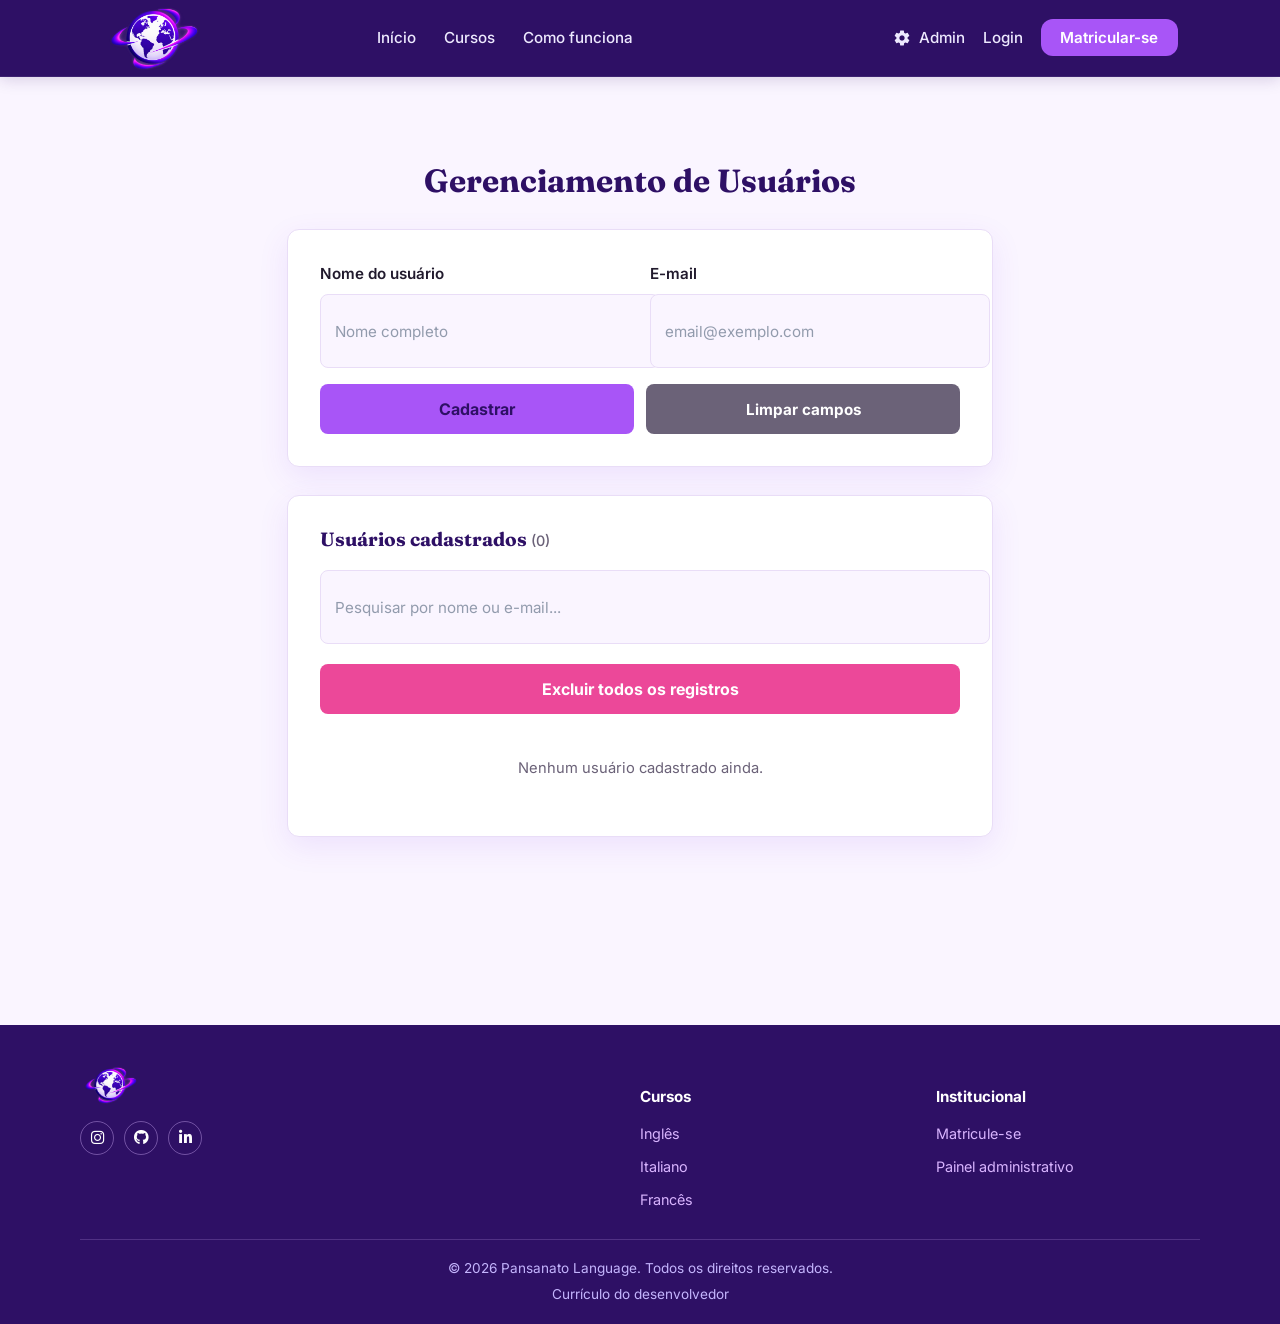
==== commit 8971585d: "alteração do footer das outras paginas do html" ====
--- a/html/admin.html
+++ b/html/admin.html
@@ -6,6 +6,7 @@
   <meta name="viewport" content="width=device-width, initial-scale=1.0" />
   <title>Painel Admin | Pansanato Language</title>
   <link rel="stylesheet" href="../css/style.css" />
+  <link rel="stylesheet" href="https://cdnjs.cloudflare.com/ajax/libs/font-awesome/6.5.2/css/all.min.css" integrity="sha512-SnH5WK+bZxgPHs44uWIX+LLJAJ9/2PkPKZ5QiAj6Ta86w+fsb2TkcmfRyVX3pBnMFcV7oQPJkl9QevSCWr3W6A==" crossorigin="anonymous" referrerpolicy="no-referrer" />
 </head>
 
 <body>
@@ -101,19 +102,44 @@
   </main>
 
   <footer class="rodape">
+    <div class="container rodape-conteudo">
+
+        <div class="rodape-marca">
+            <a href="../index.html#inicio" class="rodape-logo-link">
+              <img src="../assets/logo.png" alt="Logo da Pansanato Language" class="rodape-logo" />
+            </a>
+            <div class="rodape-social">
+              <a href="https://www.instagram.com/joao_tonini/" target="_blank" rel="noopener" aria-label="Instagram">
+                <i class="fa-brands fa-instagram"></i>
+              </a>
+              <a href="https://github.com/toninijoao" target="_blank" rel="noopener" aria-label="GitHub">
+                <i class="fa-brands fa-github"></i>
+              </a>
+              <a href="https://www.linkedin.com/in/joaopansanato/" target="_blank" rel="noopener" aria-label="LinkedIn">
+                <i class="fa-brands fa-linkedin-in"></i>
+              </a>
+            </div>
+        </div>
+        <div class="rodape-links">
+            <h4>Cursos</h4>
+            <a href="../index.html#curso-ingles">Inglês</a>
+            <a href="../index.html#curso-italiano">Italiano</a>
+            <a href="../index.html#curso-frances">Francês</a>
+        </div>
+        <div class="rodape-links">
+            <h4>Institucional</h4>
+            <a href="cadastro.html">Matricule-se</a>
+            <a href="admin.html">Painel administrativo</a>
+        </div>
+    </div>
     <div class="container rodape-baixo">
-      <span>
-        &copy; 2026 Pansanato Language.
-        Todos os direitos reservados.
-      </span>
-        href="https://exemplo.com/curriculo.pdf"
-        target="_blank"
-        rel="noopener"
-      >
-        Currículo do desenvolvedor
-      </a>
+        <p>
+            © 2026 Pansanato Language. Todos os direitos reservados.
+        </p>
+
+        <a href="../assets/curriculo-joao-tonini.pdf" target="_blank" rel="noopener">Currículo do desenvolvedor</a>
     </div>
-  </footer>
+</footer>
   <script src="../js/script.js"></script>
   <script src="../js/admin.js"></script>
 </body>
--- a/css/style.css
+++ b/css/style.css
@@ -471,108 +471,55 @@
   margin-top: 1rem;
 }
 
-footer {
-  padding: 4rem 0 1.5rem;
-  background: var(--roxo-profundo);
-  color: var(--branco);
-}
-
-footer > .container:first-child {
-  display: grid;
-  grid-template-columns: 2fr 1fr 1fr;
-  gap: 3rem;
-  padding-bottom: 3rem;
-}
-
-.rodape-marca {
-  display: inline-block;
-  margin-bottom: 1rem;
-  color: var(--branco);
-  font-family: var(--fonte-titulo);
-  font-size: 1.5rem;
-  font-weight: 700;
-}
-
-.rodape-marca span {
-  color: var(--roxo-neon);
-}
-
-.rodape-sobre, rodape-descricao {
-  max-width: 320px;
-  color: #D8B4FE;
-  font-size: 0.95rem;
-  line-height: 1.7;
-}
-
-footer h4 {
-  margin-bottom: 1.25rem;
-  color: #fff;
-  font-size: 1rem;
-  font-weight: 700;
-}
-
-footer ul {
-  display: flex;
-  flex-direction: column;
-  gap: 0.75rem;
-}
-
-footer ul a {
-  color: rgba(255, 255, 255, 0.7);
-  font-size: 0.9rem;
-  transition: color 0.2s ease;
-}
-
-footer ul a:hover {
-  color: var(--dourado);
-}
-
 .rodape {
     background: var(--azul-marinho);
     color: #ffffff;
-    padding: 64px 0 24px;
+    padding: 40px 0 20px;
 }
 
 .rodape-conteudo {
     display: grid;
     grid-template-columns: 2fr 1fr 1fr;
-    gap: 64px;
+    gap: 32px;
     align-items: start;
-    padding-bottom: 48px;
-}
-
-.rodape-marca h3 {
-    margin-bottom: 20px;
-    color: #ffffff;
-    font-family: "Fraunces", serif;
-    font-size: 1.5rem;
-}
-
-.rodape-marca p {
-    max-width: 330px;
-    margin-bottom: 24px;
-    color: #c5ccdc;
-    line-height: 1.7;
+    padding-bottom: 28px;
+}
+
+.rodape-marca {
+    display: flex;
+    flex-direction: column;
+    align-items: flex-start;
+    gap: 16px;
+}
+
+.rodape-logo-link {
+    display: inline-flex;
+}
+
+.rodape-logo {
+    height: 40px;
+    width: auto;
 }
 
 .rodape-social {
     display: flex;
     align-items: center;
-    gap: 12px;
+    gap: 10px;
 }
 
 .rodape-social a {
     display: flex;
     align-items: center;
     justify-content: center;
-    width: 38px;
-    height: 38px;
-    border: 1px solid #526079;
+    width: 32px;
+    height: 32px;
+    border: 1px solid rgba(216, 180, 254, 0.4);
     border-radius: 50%;
     color: #ffffff;
-    border-color: rgba(216, 180, 254, 0.4);
+    font-size: 0.95rem;
     transition: background-color 0.2s ease,
-                border-color 0.2s ease;
+                border-color 0.2s ease,
+                color 0.2s ease;
 }
 
 .rodape-social a:hover {
@@ -585,17 +532,18 @@
     display: flex;
     flex-direction: column;
     align-items: flex-start;
-    gap: 14px;
+    gap: 10px;
 }
 
 .rodape-links h4 {
-    margin-bottom: 8px;
+    margin-bottom: 2px;
     color: #ffffff;
-    font-size: 1rem;
+    font-size: 0.95rem;
 }
 
 .rodape-links a {
     color: #D8B4FE;
+    font-size: 0.9rem;
     text-decoration: none;
     transition: color 0.2s ease;
 }
@@ -606,24 +554,21 @@
 
 .rodape-baixo {
     display: flex;
+    flex-direction: column;
     align-items: center;
-    justify-content: space-between;
-    gap: 24px;
-    padding-top: 24px;
-    border-top: 1px solid #35415c;
-    border-top-color: rgba(216, 180, 254, 0.2);
-}
-
-.rodape-inferior {
-  border-top-color: rgba(216, 180, 254, 0.2);
+    gap: 6px;
+    padding-top: 18px;
+    border-top: 1px solid rgba(216, 180, 254, 0.2);
+    text-align: center;
 }
 
 .rodape-baixo p,
+.rodape-baixo span,
 .rodape-baixo a {
     margin: 0;
     color: #C4B5FD;
-    font-size: 0.875rem;
-    line-height: 1.6;
+    font-size: 0.85rem;
+    line-height: 1.5;
 }
 
 .rodape-baixo a {
@@ -631,28 +576,18 @@
     transition: color 0.2s ease;
 }
 
-.rodape-baixo a:hover, rodape-politicas a:hover {
+.rodape-baixo a:hover {
     color: var(--roxo-neon);
-}
-
-.rodape-baixo span, rodape-inferior p{
-  color: #C4B5FD;
 }
 
 @media (max-width: 768px) {
     .rodape-conteudo {
         grid-template-columns: 1fr 1fr;
-        gap: 40px 24px;
+        gap: 32px 24px;
     }
 
     .rodape-marca {
         grid-column: 1 / -1;
-    }
-
-    .rodape-baixo {
-        flex-direction: column;
-        align-items: flex-start;
-        gap: 8px;
     }
 }
 
@@ -775,22 +710,12 @@
     padding: 1.5rem;
   }
 
-  footer {
-    padding: 3rem 0 1.5rem;
-  }
-
-  footer > .container:first-child {
-    grid-template-columns: 1fr;
-    gap: 2rem;
-  }
-
-  .rodape-sobre {
-    max-width: 100%;
-  }
-
-  .rodape-baixo {
-    align-items: flex-start;
-    flex-direction: column;
+  .rodape {
+    padding: 32px 0 16px;
+  }
+
+  .rodape-conteudo {
+    padding-bottom: 20px;
   }
 }
 
@@ -1371,22 +1296,22 @@
     margin: 0;
   }
 
+  .menu-central li:first-child,
+  .menu-central li:last-child {
+    min-width: 130px;
+  }
+
+  .menu-central li:first-child {
+    text-align: right;
+  }
+
+  .menu-central li:last-child {
+    text-align: left;
+  }
+
   .menu-direita {
     justify-self: end;
   }
-
-  .menu-central li:first-child,
-.menu-central li:last-child {
-  min-width: 130px;
-}
-
-.menu-central li:first-child {
-  text-align: right;
-}
-
-.menu-central li:last-child {
-  text-align: left;
-}
 }
 
 .pagina-admin {
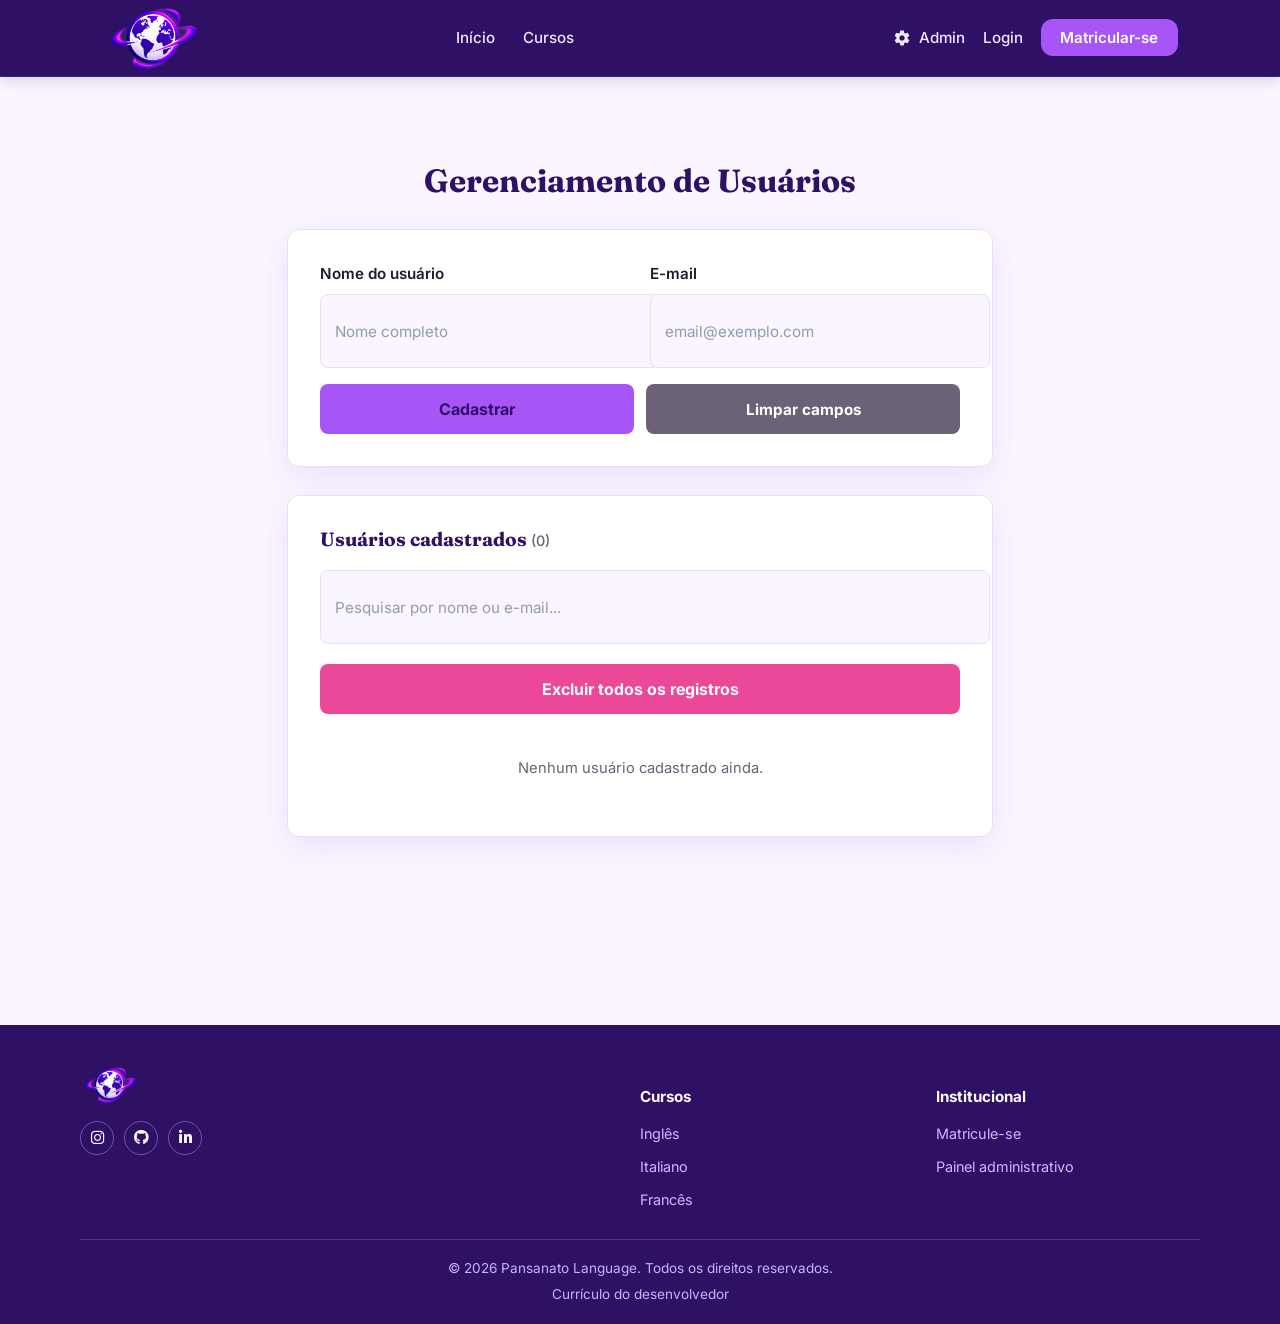
==== commit 5115765e: "att da navbar" ====
--- a/html/admin.html
+++ b/html/admin.html
@@ -24,7 +24,6 @@
       <ul class="menu menu-central">
         <li><a href="../index.html#inicio">Início</a></li>
         <li><a href="../index.html#cursos">Cursos</a></li>
-        <li><a href="../index.html#como-funciona">Como funciona</a></li>
       </ul>
 
       <ul class="menu menu-direita">
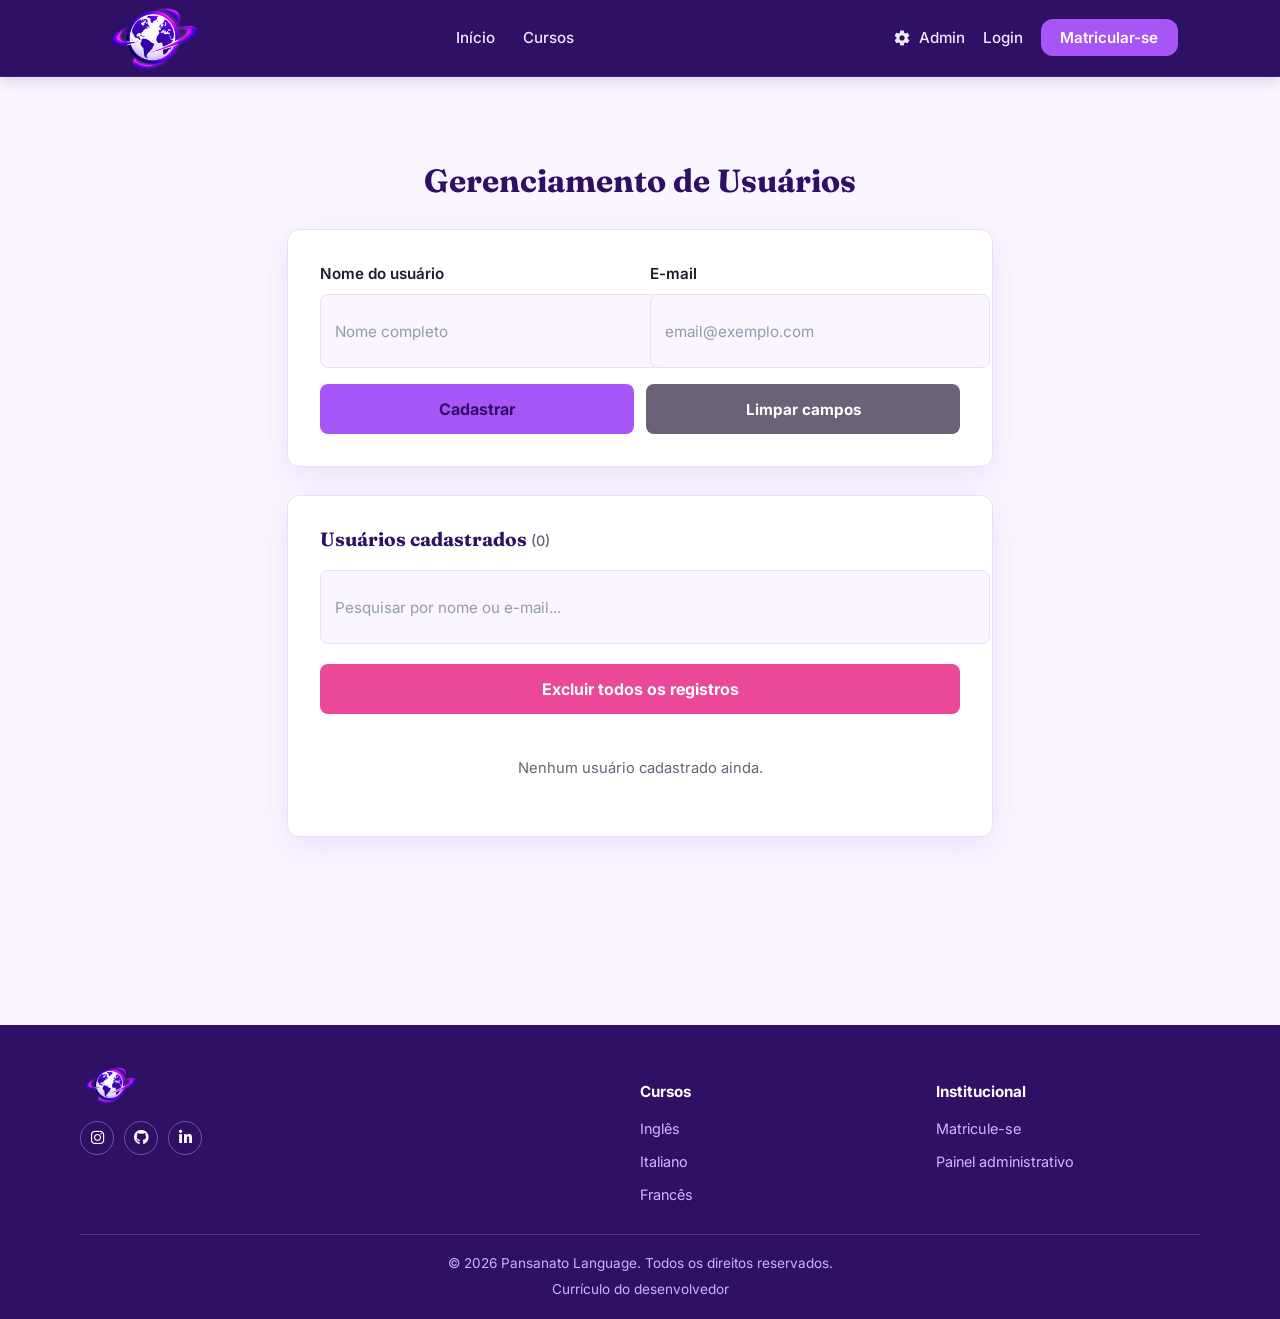
==== commit b2b64a2f: "debug dos h4" ====
--- a/html/admin.html
+++ b/html/admin.html
@@ -120,13 +120,13 @@
             </div>
         </div>
         <div class="rodape-links">
-            <h4>Cursos</h4>
+            <p class="rodape-titulo">Cursos</p>
             <a href="../index.html#curso-ingles">Inglês</a>
             <a href="../index.html#curso-italiano">Italiano</a>
             <a href="../index.html#curso-frances">Francês</a>
         </div>
         <div class="rodape-links">
-            <h4>Institucional</h4>
+            <p class="rodape-titulo">Institucional</p>
             <a href="cadastro.html">Matricule-se</a>
             <a href="admin.html">Painel administrativo</a>
         </div>
--- a/css/style.css
+++ b/css/style.css
@@ -289,7 +289,7 @@
 .hero-nota {
     margin-top: 0.9rem;
     margin-bottom: 0 !important;
-    color: #D8B4FE; !important;
+    color: #D8B4FE !important;
     font-size: 0.85rem !important;
 }
 
@@ -535,8 +535,9 @@
     gap: 10px;
 }
 
-.rodape-links h4 {
+.rodape-links .rodape-titulo {
     margin-bottom: 2px;
+    font-weight: 700;
     color: #ffffff;
     font-size: 0.95rem;
 }
